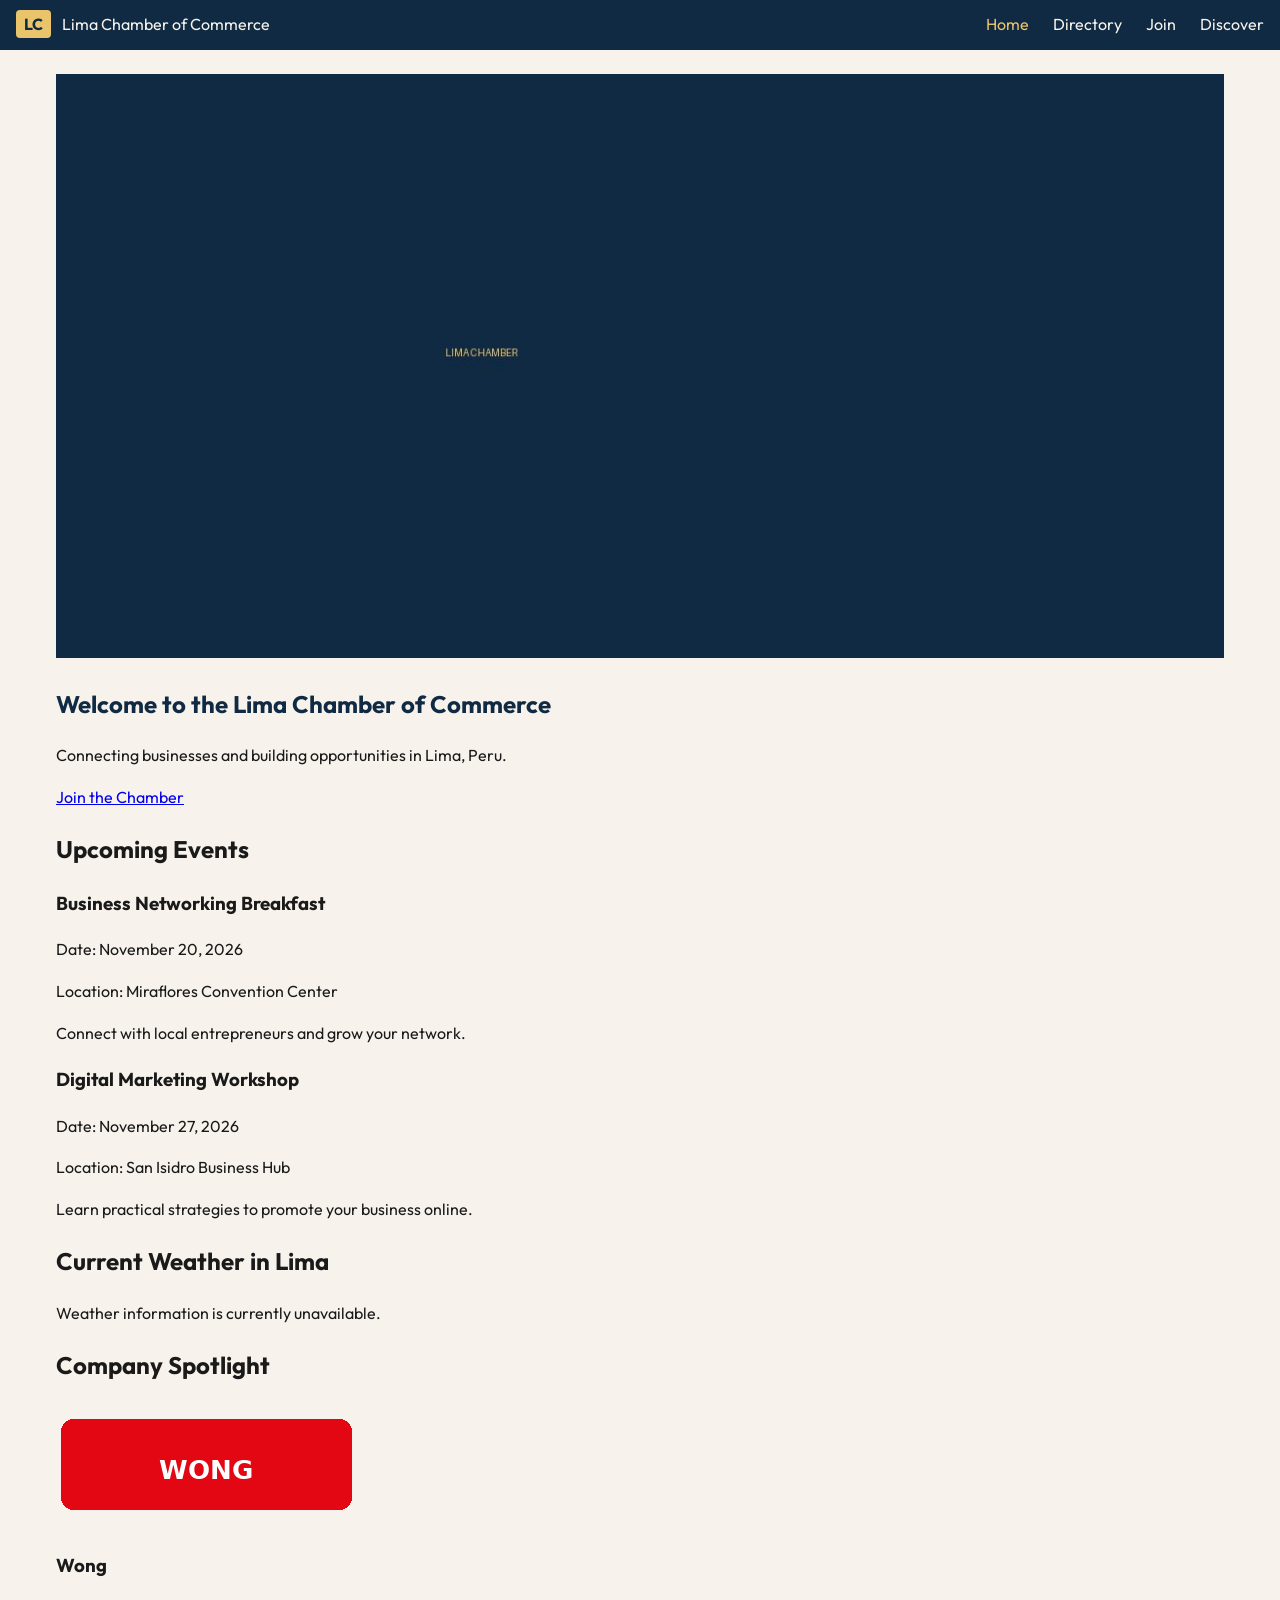
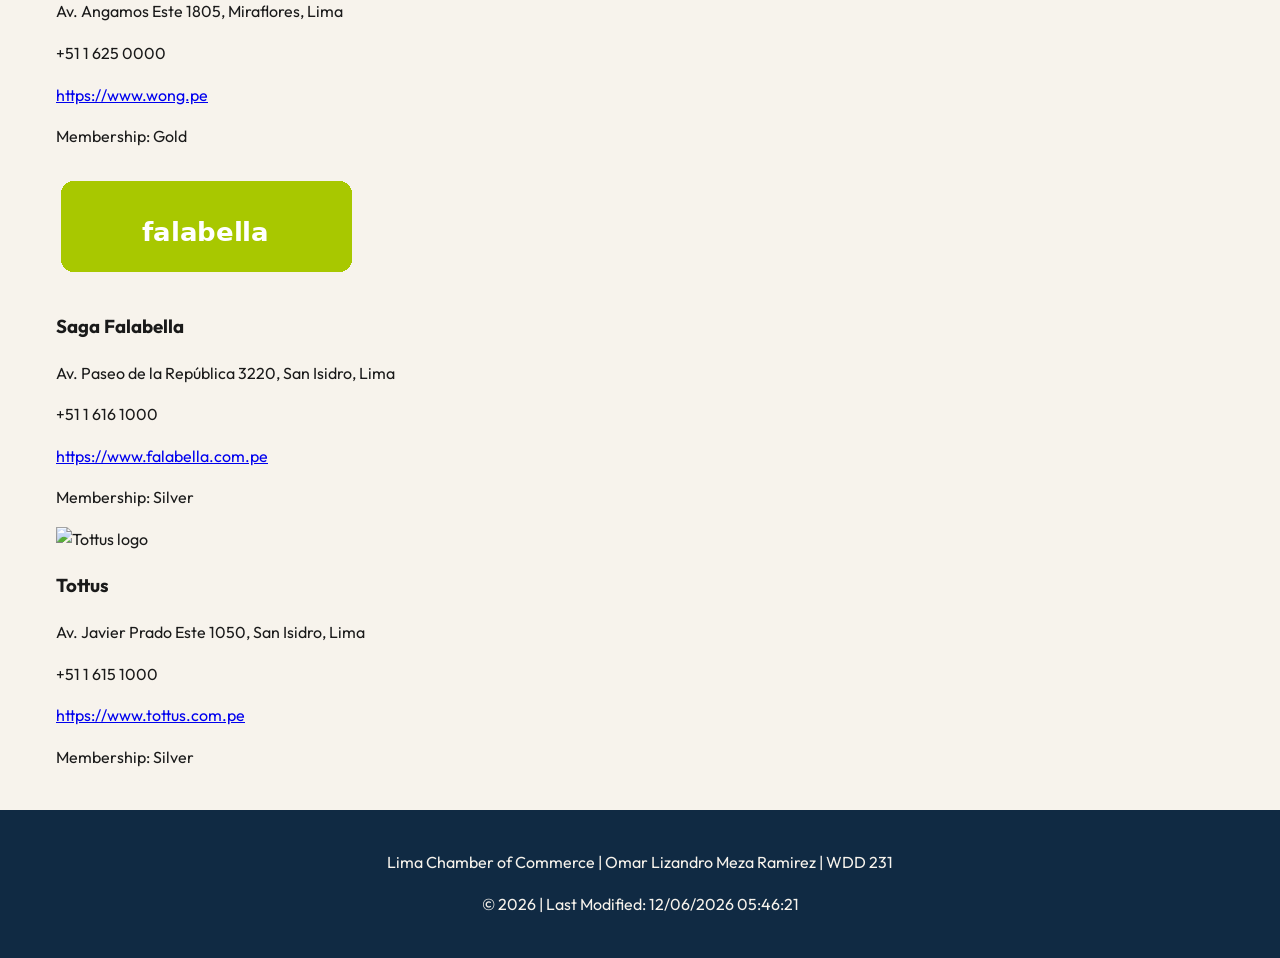
==== chamber/index.html @ e7b23b40 "Add initial HTML structure and JavaScript functionality for Lima Chamber of Commerce website - Creat" ====
<!DOCTYPE html>
<html lang="en">
<head>
  <meta charset="UTF-8">
  <meta name="viewport" content="width=device-width, initial-scale=1.0">
  <title>Home | Lima Chamber of Commerce</title>
  <meta name="description" content="Welcome to the Lima Chamber of Commerce. Discover local businesses, events, and opportunities in Lima, Peru.">
  <meta name="author" content="Omar Lizandro Meza Ramirez">
  <link rel="stylesheet" href="styles/normalize.css">
  <link rel="stylesheet" href="styles/small.css">
  <link rel="stylesheet" href="styles/larger.css">
  <link rel="preconnect" href="https://fonts.googleapis.com">
  <link rel="preconnect" href="https://fonts.gstatic.com" crossorigin>
  <link href="https://fonts.googleapis.com/css2?family=Outfit:wght@400;600;700&display=swap" rel="stylesheet">
  <script src="scripts/chamber.js" defer></script>
</head>
<body>
  <header>
    <div class="logo-name">
      <span class="logo">LC</span>
      <span class="chamber-name">Lima Chamber of Commerce</span>
    </div>
    <button id="menu-button" aria-label="Open navigation menu">&#9776;</button>
    <nav id="main-nav">
      <ul>
        <li><a href="index.html" class="active">Home</a></li>
        <li><a href="directory.html">Directory</a></li>
        <li><a href="join.html">Join</a></li>
        <li><a href="discover.html">Discover</a></li>
      </ul>
    </nav>
  </header>

  <main>
    <!-- Hero Section -->
    <section class="hero">
      <img src="images/hero.jpg" alt="Lima skyline with modern buildings and the Pacific Ocean in the background" id="hero-img">
      <div class="hero-content">
        <h1>Welcome to the Lima Chamber of Commerce</h1>
        <p>Connecting businesses and building opportunities in Lima, Peru.</p>
        <a href="join.html" class="cta-button">Join the Chamber</a>
      </div>
    </section>

    <!-- Events Section -->
    <section class="events">
      <h2>Upcoming Events</h2>
      <div class="event-cards">
        <article class="event-card">
          <h3>Business Networking Breakfast</h3>
          <p>Date: November 20, 2026</p>
          <p>Location: Miraflores Convention Center</p>
          <p>Connect with local entrepreneurs and grow your network.</p>
        </article>
        <article class="event-card">
          <h3>Digital Marketing Workshop</h3>
          <p>Date: November 27, 2026</p>
          <p>Location: San Isidro Business Hub</p>
          <p>Learn practical strategies to promote your business online.</p>
        </article>
      </div>
    </section>

    <!-- Weather Section -->
    <section class="weather">
      <h2>Current Weather in Lima</h2>
      <div id="weather-info">
        <p>Loading weather data...</p>
      </div>
    </section>

    <!-- Company Spotlight -->
    <section class="spotlight">
      <h2>Company Spotlight</h2>
      <div id="spotlight-container" class="spotlight-grid"></div>
    </section>
  </main>

  <footer>
    <p>Lima Chamber of Commerce | Omar Lizandro Meza Ramirez | WDD 231</p>
    <p>&copy; <span id="currentyear"></span> | <span id="lastModified"></span></p>
  </footer>
</body>
</html>
---- chamber/styles/small.css ----
/* small.css */
* { box-sizing: border-box; }
body { margin: 0; font-family: 'Outfit', sans-serif; line-height: 1.6; color: #1a1a1a; background: #f7f3ec; }
header { background: #102a43; color: #f7f3ec; padding: 0.75rem 1rem; display: flex; justify-content: space-between; align-items: center; }
.logo { background: #e9c46a; color: #102a43; font-weight: 700; padding: 0.25rem 0.5rem; border-radius: 4px; margin-right: 0.5rem; }
#menu-button { background: none; border: none; color: #f7f3ec; font-size: 1.75rem; cursor: pointer; }
#main-nav { display: none; position: absolute; top: 60px; left: 0; right: 0; background: #102a43; padding: 1rem; }
#main-nav.open { display: block; }
#main-nav ul { list-style: none; margin: 0; padding: 0; }
#main-nav a { display: block; color: #f7f3ec; text-decoration: none; padding: 0.5rem 0; }
#main-nav a.active, #main-nav a:hover { color: #e9c46a; }
main { padding: 1.5rem 1rem; max-width: 1200px; margin: 0 auto; }
h1 { color: #102a43; }
.view-toggle { margin-bottom: 1rem; }
.toggle-btn { background: #102a43; color: #f7f3ec; border: none; padding: 0.5rem 1rem; margin-right: 0.5rem; cursor: pointer; border-radius: 4px; }
.toggle-btn.active, .toggle-btn:hover { background: #e9c46a; color: #102a43; }
#members-container.grid { display: grid; grid-template-columns: 1fr; gap: 1rem; }
#members-container.list { display: block; }
.member-card { background: white; border: 1px solid #ddd; border-radius: 8px; padding: 1rem; }
.member-card img { max-width: 100%; height: auto; border-radius: 4px; }
.member-card.gold { border-left: 5px solid #e9c46a; }
.member-card.silver { border-left: 5px solid #a8a8a8; }
.list .member-card { display: flex; align-items: center; gap: 1rem; margin-bottom: 0.5rem; }
.list .member-card img { display: none; }
footer { background: #102a43; color: #f7f3ec; text-align: center; padding: 1.5rem 1rem; }
---- chamber/styles/larger.css ----
@media only screen and (min-width: 32rem) {
  #menu-button { display: none; }
  #main-nav { display: block; position: static; background: transparent; padding: 0; }
  #main-nav ul { display: flex; gap: 1.5rem; }
  #main-nav a { padding: 0; }
  #members-container.grid { grid-template-columns: repeat(auto-fit, minmax(280px, 1fr)); }
}
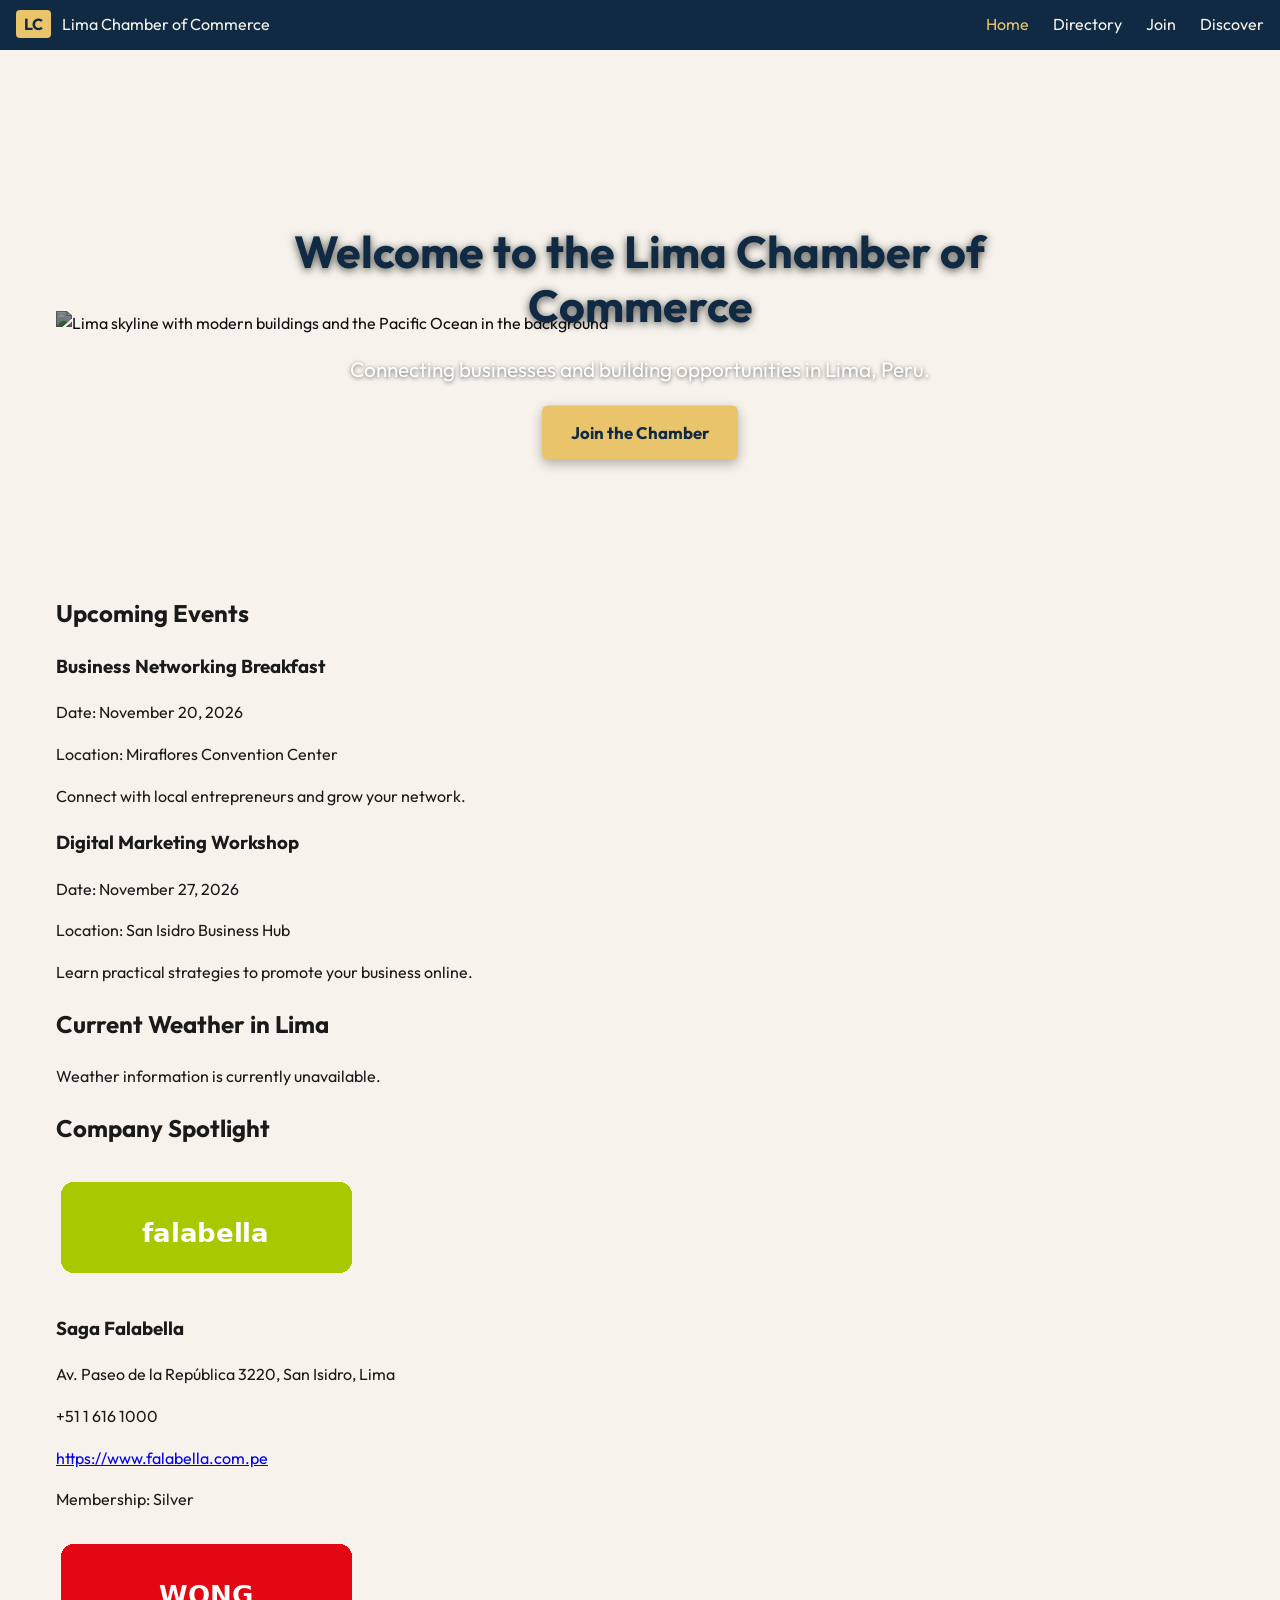
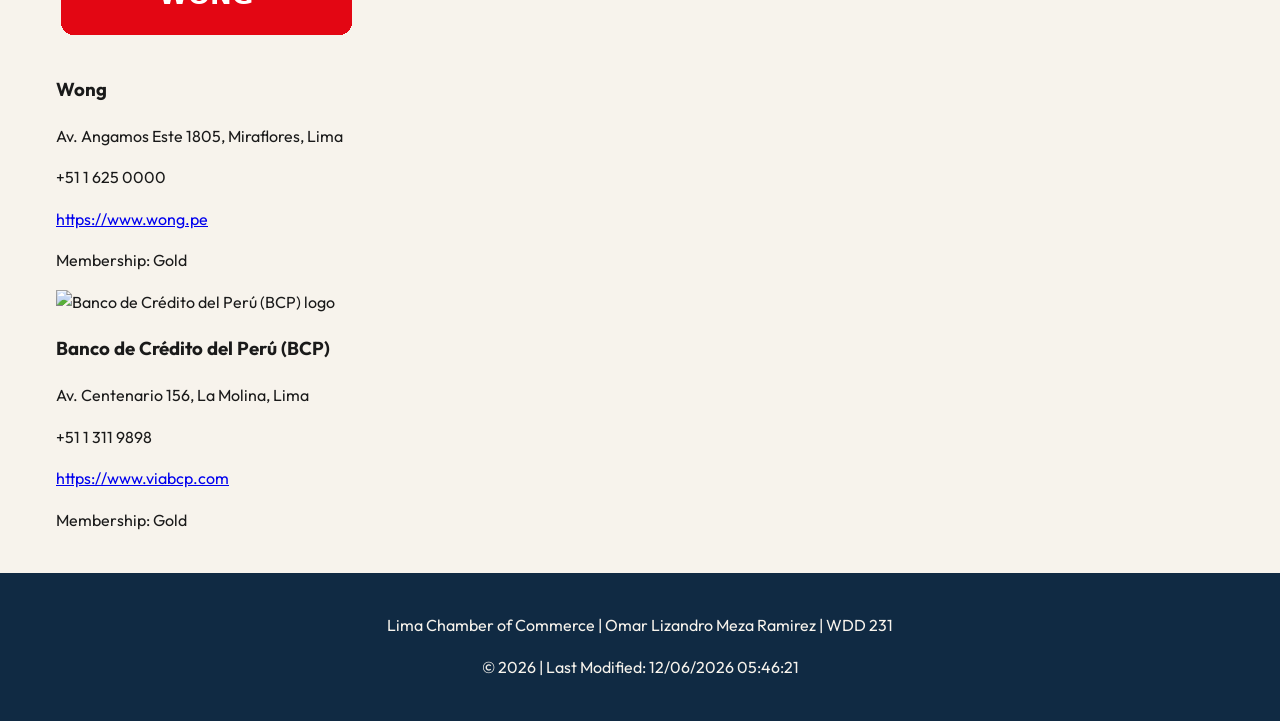
==== commit 4dc52588: "Replace hero image with a WebP format and add styles for hero section responsiveness" ====
--- a/chamber/index.html
+++ b/chamber/index.html
@@ -34,7 +34,7 @@
   <main>
     <!-- Hero Section -->
     <section class="hero">
-      <img src="images/hero.jpg" alt="Lima skyline with modern buildings and the Pacific Ocean in the background" id="hero-img">
+      <img src="images/hero.webp" alt="Lima skyline with modern buildings and the Pacific Ocean in the background" id="hero-img">
       <div class="hero-content">
         <h1>Welcome to the Lima Chamber of Commerce</h1>
         <p>Connecting businesses and building opportunities in Lima, Peru.</p>
--- a/chamber/styles/small.css
+++ b/chamber/styles/small.css
@@ -22,4 +22,78 @@
 .member-card.silver { border-left: 5px solid #a8a8a8; }
 .list .member-card { display: flex; align-items: center; gap: 1rem; margin-bottom: 0.5rem; }
 .list .member-card img { display: none; }
-footer { background: #102a43; color: #f7f3ec; text-align: center; padding: 1.5rem 1rem; }+footer { background: #102a43; color: #f7f3ec; text-align: center; padding: 1.5rem 1rem; }/* ========== HERO SECTION ========== */
+.hero {
+  position: relative;
+  width: 100%;
+  min-height: 420px;
+  max-height: 600px;
+  overflow: hidden;
+  display: flex;
+  align-items: center;
+  justify-content: center;
+}
+
+.hero img {
+  width: 100%;
+  height: 100%;
+  object-fit: cover;
+  display: block;
+  filter: brightness(0.55);
+}
+
+.hero-content {
+  position: absolute;
+  top: 50%;
+  left: 50%;
+  transform: translate(-50%, -50%);
+  text-align: center;
+  color: #ffffff;
+  width: 90%;
+  max-width: 700px;
+  z-index: 2;
+}
+
+.hero-content h1 {
+  font-size: 2.2rem;
+  margin-bottom: 0.5rem;
+  text-shadow: 0 2px 8px rgba(0, 0, 0, 0.7);
+  line-height: 1.2;
+}
+
+.hero-content p {
+  font-size: 1.15rem;
+  margin-bottom: 1.25rem;
+  text-shadow: 0 1px 4px rgba(0, 0, 0, 0.6);
+}
+
+.cta-button {
+  display: inline-block;
+  padding: 0.85rem 1.8rem;
+  background-color: #e9c46a;
+  color: #102a43;
+  text-decoration: none;
+  border-radius: 6px;
+  font-weight: 700;
+  font-size: 1.05rem;
+  box-shadow: 0 4px 12px rgba(0, 0, 0, 0.3);
+  transition: background-color 0.2s ease, transform 0.2s ease;
+}
+
+.cta-button:hover {
+  background-color: #f4d58d;
+  transform: translateY(-2px);
+}
+
+/* Responsive adjustments */
+@media (min-width: 700px) {
+  .hero {
+    min-height: 500px;
+  }
+  .hero-content h1 {
+    font-size: 2.8rem;
+  }
+  .hero-content p {
+    font-size: 1.3rem;
+  }
+}
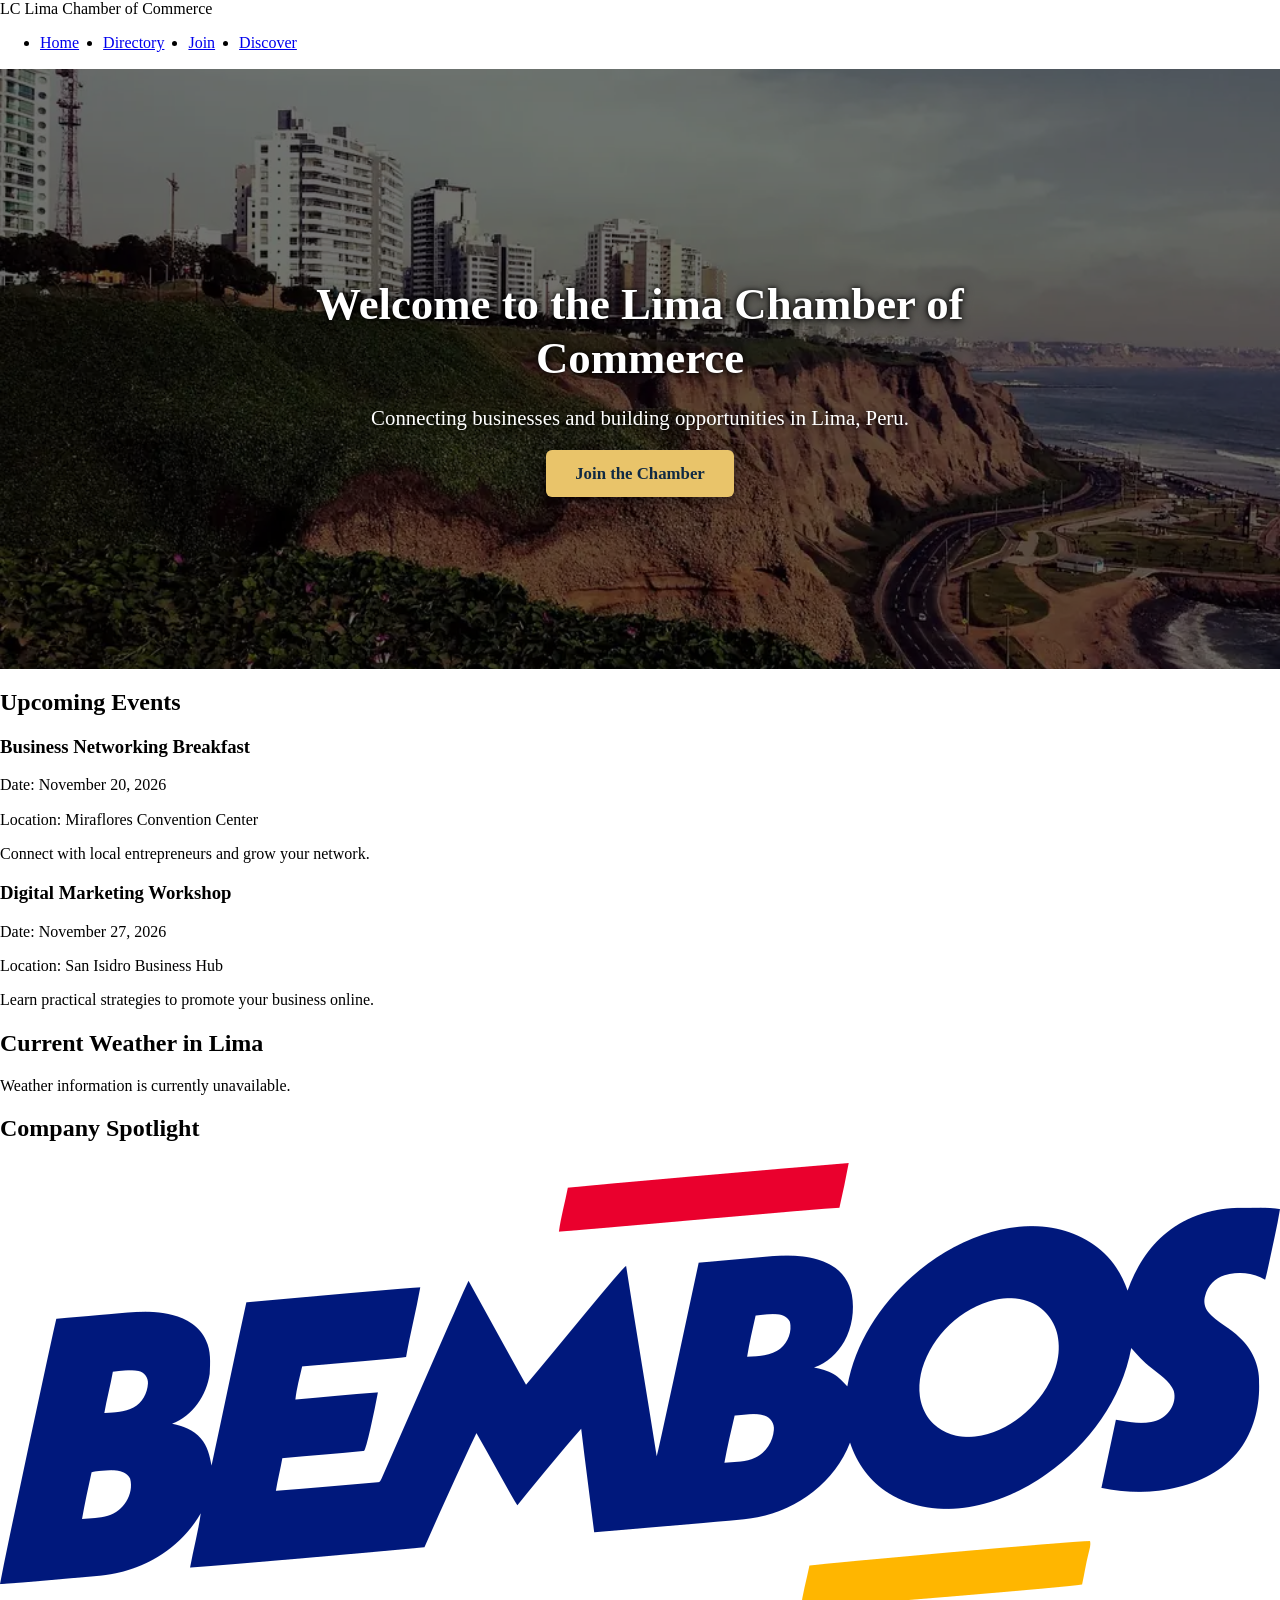
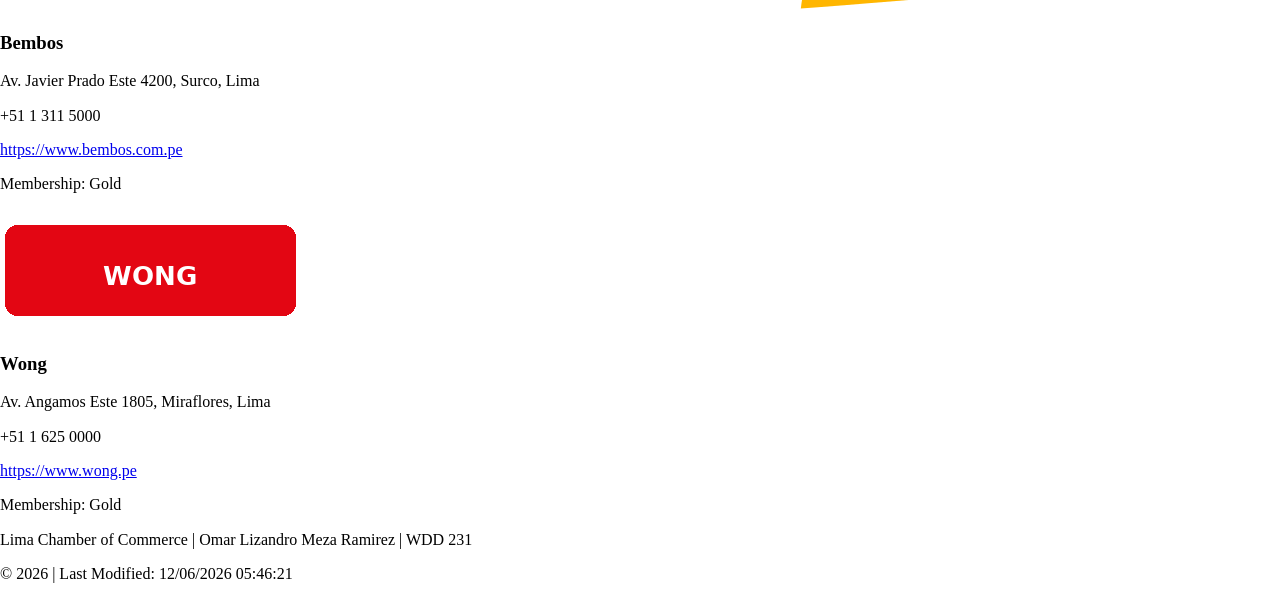
==== commit 55327925: "Add Open Graph meta tags and update favicon; replace hero image with WebP format" ====
--- a/chamber/index.html
+++ b/chamber/index.html
@@ -6,6 +6,12 @@
   <title>Home | Lima Chamber of Commerce</title>
   <meta name="description" content="Welcome to the Lima Chamber of Commerce. Discover local businesses, events, and opportunities in Lima, Peru.">
   <meta name="author" content="Omar Lizandro Meza Ramirez">
+  <link rel="icon" href="images/favicon.ico" type="image/x-icon">
+  <meta property="og:title" content="Lima Chamber of Commerce">
+  <meta property="og:description" content="Welcome to the Lima Chamber of Commerce. Discover local businesses, events, and opportunities in Lima, Peru.">
+  <meta property="og:image" content="https://sintaraamv.github.io/wdd231/chamber/images/hero.webp">
+  <meta property="og:url" content="https://sintaraamv.github.io/wdd231/chamber/">
+  <meta property="og:type" content="website">
   <link rel="stylesheet" href="styles/normalize.css">
   <link rel="stylesheet" href="styles/small.css">
   <link rel="stylesheet" href="styles/larger.css">
--- a/chamber/styles/small.css
+++ b/chamber/styles/small.css
@@ -1,28 +1,4 @@
-/* small.css */
-* { box-sizing: border-box; }
-body { margin: 0; font-family: 'Outfit', sans-serif; line-height: 1.6; color: #1a1a1a; background: #f7f3ec; }
-header { background: #102a43; color: #f7f3ec; padding: 0.75rem 1rem; display: flex; justify-content: space-between; align-items: center; }
-.logo { background: #e9c46a; color: #102a43; font-weight: 700; padding: 0.25rem 0.5rem; border-radius: 4px; margin-right: 0.5rem; }
-#menu-button { background: none; border: none; color: #f7f3ec; font-size: 1.75rem; cursor: pointer; }
-#main-nav { display: none; position: absolute; top: 60px; left: 0; right: 0; background: #102a43; padding: 1rem; }
-#main-nav.open { display: block; }
-#main-nav ul { list-style: none; margin: 0; padding: 0; }
-#main-nav a { display: block; color: #f7f3ec; text-decoration: none; padding: 0.5rem 0; }
-#main-nav a.active, #main-nav a:hover { color: #e9c46a; }
-main { padding: 1.5rem 1rem; max-width: 1200px; margin: 0 auto; }
-h1 { color: #102a43; }
-.view-toggle { margin-bottom: 1rem; }
-.toggle-btn { background: #102a43; color: #f7f3ec; border: none; padding: 0.5rem 1rem; margin-right: 0.5rem; cursor: pointer; border-radius: 4px; }
-.toggle-btn.active, .toggle-btn:hover { background: #e9c46a; color: #102a43; }
-#members-container.grid { display: grid; grid-template-columns: 1fr; gap: 1rem; }
-#members-container.list { display: block; }
-.member-card { background: white; border: 1px solid #ddd; border-radius: 8px; padding: 1rem; }
-.member-card img { max-width: 100%; height: auto; border-radius: 4px; }
-.member-card.gold { border-left: 5px solid #e9c46a; }
-.member-card.silver { border-left: 5px solid #a8a8a8; }
-.list .member-card { display: flex; align-items: center; gap: 1rem; margin-bottom: 0.5rem; }
-.list .member-card img { display: none; }
-footer { background: #102a43; color: #f7f3ec; text-align: center; padding: 1.5rem 1rem; }/* ========== HERO SECTION ========== */
+/* ========== HERO SECTION (Fixed Contrast) ========== */
 .hero {
   position: relative;
   width: 100%;
@@ -39,7 +15,7 @@
   height: 100%;
   object-fit: cover;
   display: block;
-  filter: brightness(0.55);
+  filter: brightness(0.45);
 }
 
 .hero-content {
@@ -57,14 +33,17 @@
 .hero-content h1 {
   font-size: 2.2rem;
   margin-bottom: 0.5rem;
-  text-shadow: 0 2px 8px rgba(0, 0, 0, 0.7);
+  color: #ffffff;
+  text-shadow: 0 2px 10px rgba(0, 0, 0, 0.8), 0 0 4px rgba(0, 0, 0, 0.9);
   line-height: 1.2;
+  font-weight: 700;
 }
 
 .hero-content p {
   font-size: 1.15rem;
   margin-bottom: 1.25rem;
-  text-shadow: 0 1px 4px rgba(0, 0, 0, 0.6);
+  color: #ffffff;
+  text-shadow: 0 1px 6px rgba(0, 0, 0, 0.7);
 }
 
 .cta-button {
@@ -76,7 +55,7 @@
   border-radius: 6px;
   font-weight: 700;
   font-size: 1.05rem;
-  box-shadow: 0 4px 12px rgba(0, 0, 0, 0.3);
+  box-shadow: 0 4px 12px rgba(0, 0, 0, 0.4);
   transition: background-color 0.2s ease, transform 0.2s ease;
 }
 
@@ -85,7 +64,6 @@
   transform: translateY(-2px);
 }
 
-/* Responsive adjustments */
 @media (min-width: 700px) {
   .hero {
     min-height: 500px;
